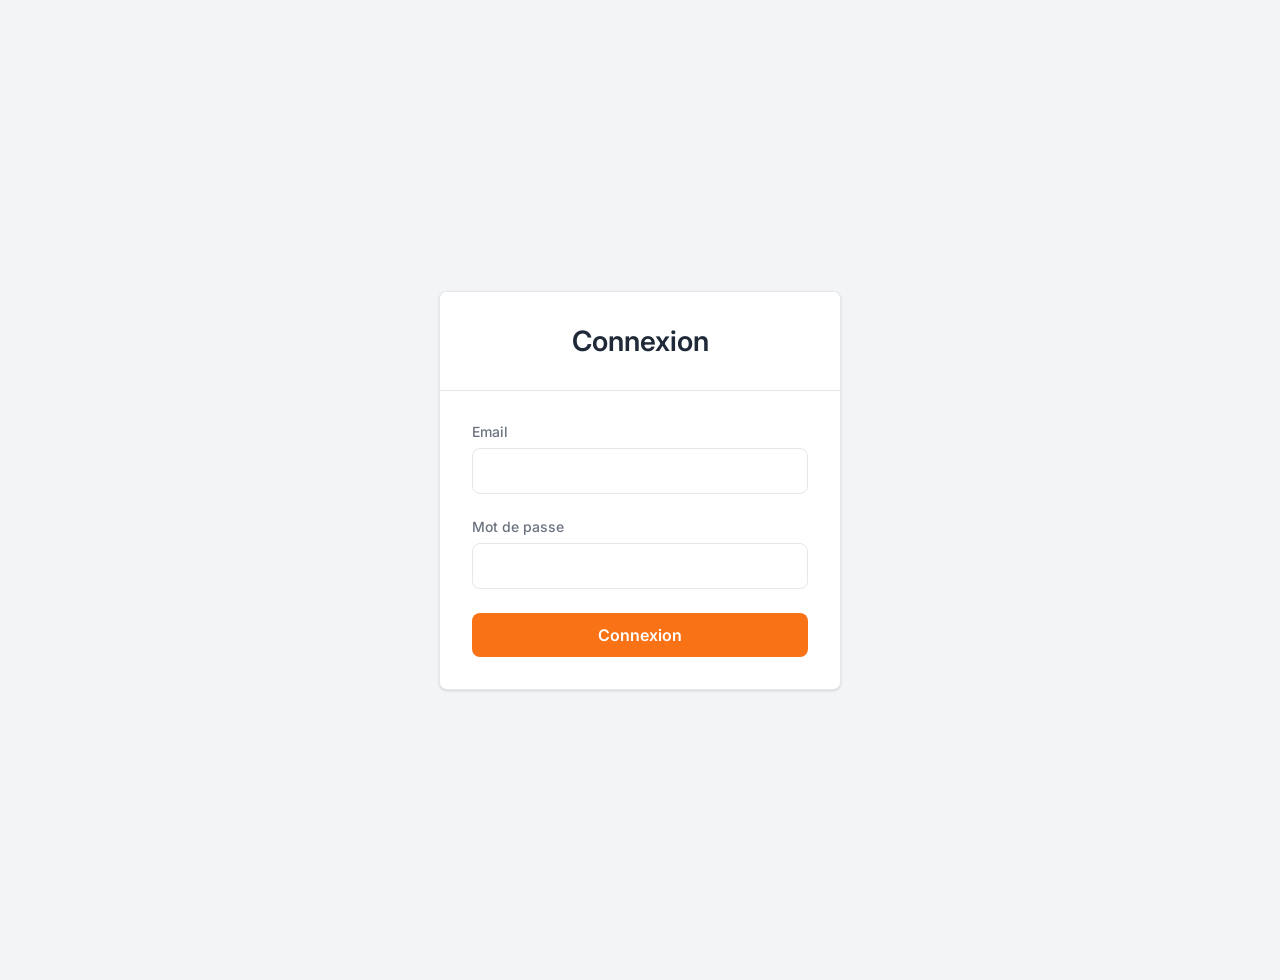
==== gestion.html @ 675bca29 "gestion" ====
<!DOCTYPE html>
<html lang="fr">
<head>
    <meta charset="UTF-8">
    <meta name="viewport" content="width=device-width, initial-scale=1.0">
    <title>Gestion Vendeurs & Produits</title>
    <link rel="preconnect" href="https://fonts.googleapis.com">
    <link rel="preconnect" href="https://fonts.gstatic.com" crossorigin>
    <link href="https://fonts.googleapis.com/css2?family=Inter:wght@400;500;600;700&display=swap" rel="stylesheet">
    <style>
        :root {
            --primary-color: #F97316; /* Orange-500 */
            --primary-hover-color: #EA580C; /* Orange-600 */
            --secondary-color: #F3F4F6; /* Gray-100 */
            --surface-color: #FFFFFF;
            --text-color-primary: #1F2937; /* Gray-800 */
            --text-color-secondary: #6B7280; /* Gray-500 */
            --border-color: #E5E7EB; /* Gray-200 */
            --font-family: 'Inter', -apple-system, BlinkMacSystemFont, "Segoe UI", Roboto, Helvetica, Arial, sans-serif;
            --border-radius: 8px;
            --box-shadow: 0 1px 3px 0 rgba(0, 0, 0, 0.1), 0 1px 2px -1px rgba(0, 0, 0, 0.1);
        }
        body {
            font-family: var(--font-family);
            background-color: var(--secondary-color);
            color: var(--text-color-primary);
            margin: 0;
            padding: 2.5rem;
            display: flex;
            justify-content: center;
            align-items: flex-start;
            min-height: 100vh;
        }
        .container {
            width: 100%;
            max-width: 1200px;
            background: var(--surface-color);
            border-radius: var(--border-radius);
            box-shadow: var(--box-shadow);
            overflow: hidden;
            border: 1px solid var(--border-color);
        }
        header, .form-section, .display-section {
            padding: 2rem;
        }
        header {
            background: var(--surface-color);
            color: var(--text-color-primary);
            text-align: center;
            border-bottom: 1px solid var(--border-color);
        }
        h1 {
            margin: 0;
            font-weight: 600;
            font-size: 1.75rem;
        }
        h2 {
            margin: 0 0 1.5rem 0;
            font-weight: 600;
            font-size: 1.25rem;
            border-bottom: none;
            padding-bottom: 0;
        }
        .form-grid {
            display: grid;
            grid-template-columns: repeat(auto-fit, minmax(250px, 1fr));
            gap: 1.5rem;
        }
        .form-group {
            display: flex;
            flex-direction: column;
        }
        label {
            margin-bottom: 0.5rem;
            font-weight: 500;
            font-size: 0.875rem;
            color: var(--text-color-secondary);
        }
        input, select, button, textarea {
            padding: 0.75rem 1rem;
            border-radius: var(--border-radius);
            border: 1px solid var(--border-color);
            font-size: 1rem;
            font-family: var(--font-family);
            transition: border-color 0.2s, box-shadow 0.2s;
        }
        input:focus, select:focus, textarea:focus {
            outline: none;
            border-color: var(--primary-color);
            box-shadow: 0 0 0 3px rgba(249, 115, 22, 0.3);
        }
        input[type="file"] {
            padding: 0.6rem 1rem;
        }
        button {
            background-color: var(--primary-color);
            color: white;
            border: none;
            cursor: pointer;
            transition: background-color 0.2s;
            font-weight: 600;
        }
        button:hover {
            background-color: var(--primary-hover-color);
        }
        #btn-export {
            background-color: #10B981; /* Emerald-500 */
        }
        #btn-export:hover {
            background-color: #059669; /* Emerald-600 */
        }
        .controls {
            display: flex;
            flex-wrap: wrap;
            gap: 1.5rem;
            margin-bottom: 1.5rem;
            align-items: flex-end;
        }
        .controls .form-group {
            flex-grow: 1;
        }
        .table-wrapper {
            overflow-x: auto;
            border: 1px solid var(--border-color);
            border-radius: var(--border-radius);
        }
        table {
            width: 100%;
            border-collapse: collapse;
        }
        th, td {
            padding: 0.85rem 1rem;
            text-align: left;
            border-bottom: 1px solid var(--border-color);
            vertical-align: middle;
        }
        th {
            background-color: #F9FAFB; /* Gray-50 */
            font-weight: 600;
            font-size: 0.75rem;
            text-transform: uppercase;
            letter-spacing: 0.05em;
            color: var(--text-color-secondary);
        }
        tr:last-child td {
            border-bottom: none;
        }
        tr:hover {
            background-color: #F9FAFB;
        }
        td {
            font-size: 0.875rem;
        }
        td a {
            color: var(--primary-color);
            text-decoration: none;
            font-weight: 500;
        }
        td a:hover {
            text-decoration: underline;
        }
        .loader {
            display: none;
            position: fixed;
            top: 0;
            left: 0;
            width: 100%;
            height: 100%;
            background: rgba(255, 255, 255, 0.8);
            z-index: 9999;
            justify-content: center;
            align-items: center;
        }
        .loader.active {
            display: flex;
        }
        .loader-spinner {
            border: 5px solid #f3f3f3;
            border-top: 5px solid var(--primary-color);
            border-radius: 50%;
            width: 50px;
            height: 50px;
            animation: spin 1s linear infinite;
        }
        @keyframes spin {
            0% { transform: rotate(0deg); }
            100% { transform: rotate(360deg); }
        }
        .hidden { display: none; }
    </style>
</head>
<body>

    <div id="main-container" class="container">
        <header>
            <h1>Gestion des Vendeurs et Produits</h1>
        </header>

        <section class="form-section">
            <h2>Ajouter un Produit</h2>
            <form id="productForm">
                <div class="form-grid">
                    <div class="form-group">
                        <label for="vendorSelect">Vendeur</label>
                        <select id="vendorSelect" name="vendeurId" required></select>
                    </div>
                     <div class="form-group hidden" id="newVendorFields">
                        <label for="NomVendeur">Nom du nouveau vendeur</label>
                        <input type="text" id="NomVendeur" name="NomVendeur">
                        <label for="PaysAfricain" style="margin-top:10px;">Pays</label>
                        <select id="PaysAfricain" name="PaysAfricain"></select>
                         <label for="WooCommerceInfo" style="margin-top:10px;">Infos WooCommerce</label>
                        <input type="text" id="WooCommerceInfo" name="WooCommerceInfo" placeholder="Ex: Clé API, boutique ID...">
                    </div>
                </div>
                <div class="form-grid">
                    <div class="form-group">
                        <label for="NomProduit">Nom du Produit</label>
                        <input type="text" id="NomProduit" name="nomProduit" required>
                    </div>
                    <div class="form-group">
                        <label for="SKU">SKU</label>
                        <input type="text" id="SKU" name="sku" required>
                    </div>
                    <div class="form-group">
                        <label for="Type">Type de Produit</label>
                        <select id="Type" name="type" required>
                            <option value="simple">Simple</option>
                            <option value="variable">Variable</option>
                        </select>
                    </div>
                    <div class="form-group">
                        <label for="Categories">Catégories</label>
                        <input type="text" id="Categories" name="categories" placeholder="Ex: T-shirt, Homme">
                    </div>
                    <div class="form-group">
                        <label for="Image">Image du produit</label>
                        <input type="file" id="Image" name="Image">
                    </div>
                </div>

                <div id="variable-fields" class="hidden form-grid">
                    <div class="form-group">
                        <label for="Attributs">Attributs (format JSON)</label>
                        <textarea id="Attributs" name="attributs" rows="4" placeholder='[{"nom":"Couleur", "valeurs":"Bleu, Vert"},{"nom":"Taille", "valeurs":"S, M"}]'></textarea>
                    </div>
                    <div class="form-group">
                        <label for="Variations">Variations (format JSON)</label>
                        <textarea id="Variations" name="variations" rows="4" placeholder='[{"combinaison":{"Couleur":"Bleu","Taille":"S"}, "prix": 20, "sku_variation":"SKU-BL-S"}]'></textarea>
                    </div>
                </div>

                <br>
                <button type="submit">Ajouter le Produit</button>
            </form>
        </section>

        <section class="display-section">
            <h2>Liste des Produits</h2>
            <div class="controls">
                <div class="form-group">
                    <label for="vendorFilter">Filtrer par vendeur</label>
                    <select id="vendorFilter">
                        <option value="all">Tous les vendeurs</option>
                    </select>
                </div>
                <button id="btn-export">Exporter en CSV (sélection)</button>
            </div>
            <div class="table-wrapper">
                <table id="productTable">
                    <thead>
                        <tr>
                            <th><input type="checkbox" id="selectAllCheckbox"></th>
                            <th>ID Produit</th>
                            <th>Nom Produit</th>
                            <th>SKU</th>
                            <th>Vendeur</th>
                            <th>Pays</th>
                            <th>Statut Récupération</th>
                            <th>Image</th>
                        </tr>
                    </thead>
                    <tbody>
                        <!-- Les lignes de produits seront insérées ici par JavaScript -->
                    </tbody>
                </table>
            </div>
        </section>
    </div>

    <div class="loader" id="loader">
        <div class="loader-spinner"></div>
    </div>

    <script>
        const SCRIPT_URL = "https://script.google.com/macros/s/AKfycbz_2DvE-Cu3_WIQRC5LCu7SQ06jKstggFhnJE9f9JXQp-IFyrFlkaioGs0h6Kc0KH0KDQ/exec";
        const LOADER = document.getElementById('loader');

        const appState = {
            token: null,
            user: null,
            products: [],
            vendors: []
        };

        const africanCountries = ["Algérie", "Angola", "Bénin", "Botswana", "Burkina Faso", "Burundi", "Cabo Verde", "Cameroun", "République centrafricaine", "Tchad", "Comores", "Congo (Congo-Brazzaville)", "Côte d'Ivoire", "Djibouti", "Égypte", "Guinée équatoriale", "Érythrée", "Eswatini", "Éthiopie", "Gabon", "Gambie", "Ghana", "Guinée", "Guinée-Bissau", "Kenya", "Lesotho", "Liberia", "Libye", "Madagascar", "Malawi", "Mali", "Mauritanie", "Maurice", "Maroc", "Mozambique", "Namibie", "Niger", "Nigeria", "République Démocratique du Congo", "Rwanda", "Sao Tomé-et-Principe", "Sénégal", "Seychelles", "Sierra Leone", "Somalie", "Afrique du Sud", "Soudan du Sud", "Soudan", "Tanzanie", "Togo", "Tunisie", "Ouganda", "Zambie", "Zimbabwe"];

        document.addEventListener('DOMContentLoaded', () => {
            appState.token = sessionStorage.getItem('authToken');
            const userJson = sessionStorage.getItem('authUser');

            if (!appState.token || !userJson) {
                alert("Accès non autorisé. Veuillez vous connecter.");
                window.location.href = 'index.html';
                return;
            }

            try {
                appState.user = JSON.parse(userJson);
                initializeApp();
            } catch (e) {
                alert("Erreur de session. Veuillez vous reconnecter.");
                sessionStorage.clear();
                window.location.href = 'index.html';
            }
        });

        async function postToApi(action, payload) {
            showLoader(true);
            try {
                const request = { action, payload, token: appState.token };
                const response = await fetch(SCRIPT_URL, {
                    method: 'POST',
                    body: JSON.stringify(request),
                    mode: 'cors'
                });

                if (!response.ok) {
                    throw new Error(`Erreur réseau: ${response.statusText}`);
                }
                
                const resultText = await response.text();
                let result;
                try {
                    result = JSON.parse(resultText);
                } catch (e) {
                    console.error("Invalid JSON response:", resultText);
                    throw new Error("Le serveur a renvoyé une réponse inattendue.");
                }

                if (result.status === 'error') {
                    throw new Error(result.message);
                }
                return result;

            } finally {
                showLoader(false);
            }
        }

        function initializeApp() {
            populateCountries();
            loadDashboardData();
            
            document.getElementById('productForm').addEventListener('submit', handleFormSubmit);
            document.getElementById('vendorFilter').addEventListener('change', () => renderProducts(appState.products));
            document.getElementById('vendorSelect').addEventListener('change', handleVendorSelectChange);
            document.getElementById('selectAllCheckbox').addEventListener('change', handleSelectAll);
            document.getElementById('Type').addEventListener('change', (e) => {
                document.getElementById('variable-fields').classList.toggle('hidden', e.target.value !== 'variable');
            });
            
            // Masquer les éléments non pertinents pour le rôle
            if (appState.user.role === 'Représentant') {
                 document.getElementById('vendorSelect').parentElement.classList.add('hidden');
            }
        }

        function populateCountries() {
            const select = document.getElementById('PaysAfricain');
            if(select.options.length > 1) return;
            africanCountries.forEach(country => {
                const option = document.createElement('option');
                option.value = country;
                option.textContent = country;
                select.appendChild(option);
            });
        }
        
        async function loadDashboardData() {
            try {
                const data = await postToApi('getDashboardData', {});
                appState.vendors = data.vendors;
                appState.products = data.products;
                
                populateVendorSelects(data.vendors);
                renderProducts(data.products);
            } catch (error) {
                console.error("Erreur lors du chargement des données:", error);
                alert(`Erreur: ${error.message}`);
            }
        }
        
        function populateVendorSelects(vendors) {
            const vendorSelect = document.getElementById('vendorSelect');
            const vendorFilter = document.getElementById('vendorFilter');

            vendorSelect.innerHTML = '';
            vendorFilter.innerHTML = '<option value="all">Tous les vendeurs</option>';
            
            vendors.forEach(vendor => {
                const option = document.createElement('option');
                option.value = vendor.VendeurID;
                option.textContent = `${vendor.NomVendeur} (${vendor.Pays})`;
                vendorSelect.appendChild(option.cloneNode(true));
                vendorFilter.appendChild(option);
            });
            
            /* NOTE: La création d'un nouveau vendeur directement depuis ce formulaire a été désactivée
             * car l'API `addProduct` ne le supporte pas. Pour l'implémenter, il faudrait une logique
             * dédiée (par ex. une modale) qui utilise l'action `registerRepresentative` du backend.
             if (appState.user.role !== 'Représentant') {
                const addOption = document.createElement('option');
                addOption.value = "new";
                addOption.textContent = "Ajouter un nouveau vendeur...";
                vendorSelect.appendChild(addOption);
             }
            */
        }

        function renderProducts(allProducts) {
            const vendorId = document.getElementById('vendorFilter').value;
            const filteredProducts = (vendorId === 'all') 
                ? allProducts 
                : allProducts.filter(p => p.VendeurID === vendorId);

            const tbody = document.getElementById('productTable').querySelector('tbody');
            tbody.innerHTML = '';

            if (filteredProducts.length === 0) {
                tbody.innerHTML = '<tr><td colspan="8" style="text-align:center;">Aucun produit à afficher.</td></tr>';
                return;
            }
            
            const vendorsMap = new Map(appState.vendors.map(v => [v.VendeurID, v]));

            filteredProducts.forEach(p => {
                const vendor = vendorsMap.get(p.VendeurID) || {};
                const tr = document.createElement('tr');
                tr.innerHTML = `
                    <td><input type="checkbox" class="product-checkbox" value="${p.ProduitID}"></td>
                    <td>${p.ProduitID}</td>
                    <td>${p.NomProduit}</td>
                    <td>${p.SKU}</td>
                    <td>${vendor.NomVendeur || 'N/A'}</td>
                    <td>${vendor.Pays || 'N/A'}</td>
                    <td>${p.StatutRécupération}</td>
                    <td>${p.ImageURL ? `<a href="${p.ImageURL}" target="_blank">Voir</a>` : 'N/A'}</td>
                `;
                tbody.appendChild(tr);
            });
        }
        
        function handleVendorSelectChange() {
            const select = document.getElementById('vendorSelect');
            const newVendorFields = document.getElementById('newVendorFields');
            const isNew = select.value === 'new';
            newVendorFields.classList.toggle('hidden', !isNew);
            document.getElementById('NomVendeur').required = isNew;
            document.getElementById('PaysAfricain').required = isNew;
        }

        async function handleFormSubmit(e) {
            e.preventDefault();
            const form = e.target;
            const formData = new FormData(form);
            const fileInput = document.getElementById('Image');
            
            let payload = Object.fromEntries(formData.entries());

            if (appState.user.role === 'Représentant') {
                payload.vendeurId = appState.user.vendeurId;
            }

            if (payload.type === 'variable') {
                try {
                    if (payload.attributs) payload.attributs = JSON.parse(payload.attributs);
                    if (payload.variations) payload.variations = JSON.parse(payload.variations);
                } catch(err) {
                    alert('Le format JSON pour les attributs ou variations est invalide.');
                    console.error("JSON Parse Error:", err);
                    return; // Stop submission
                }
            }
            
            try {
                if (fileInput.files.length > 0) {
                    const file = fileInput.files[0];
                    const reader = new FileReader();
                    payload.imageFile = await new Promise((resolve, reject) => {
                        reader.onload = () => {
                            const parts = reader.result.split(',');
                            resolve({ base64: parts[1], type: file.type, name: file.name });
                        };
                        reader.onerror = error => reject(error);
                        reader.readAsDataURL(file);
                    });
                }
                
                await postToApi('addProduct', payload);
                
                alert("Produit ajouté avec succès ! La liste va se rafraîchir.");
                form.reset();
                handleVendorSelectChange();
                loadDashboardData();

            } catch (error) {
                console.error("Erreur lors de l'ajout du produit:", error);
                alert(`Une erreur est survenue: ${error.message}`);
            }
        }
        
        function handleSelectAll(e) {
            const checkboxes = document.querySelectorAll('.product-checkbox');
            checkboxes.forEach(checkbox => checkbox.checked = e.target.checked);
        }

        function showLoader(show) {
            LOADER.classList.toggle('active', show);
        }

        document.getElementById('btn-export').classList.add('hidden');

    </script>
</body>
</html>
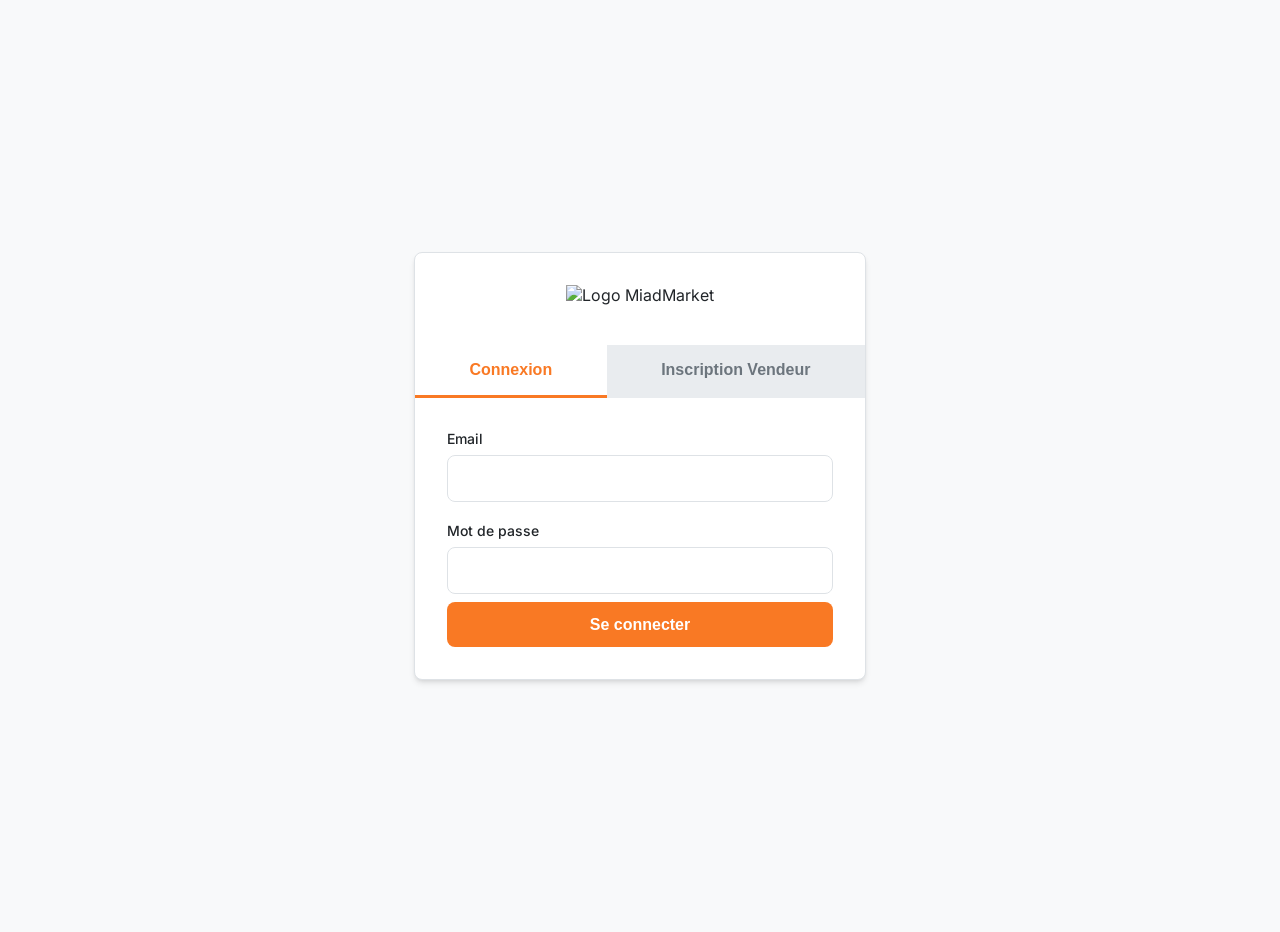
==== commit ea637b4e: "gestion" ====
--- a/gestion.html
+++ b/gestion.html
@@ -3,73 +3,122 @@
 <head>
     <meta charset="UTF-8">
     <meta name="viewport" content="width=device-width, initial-scale=1.0">
-    <title>Gestion Vendeurs & Produits</title>
+    <title>Tableau de Bord - MiadMarket</title>
     <link rel="preconnect" href="https://fonts.googleapis.com">
     <link rel="preconnect" href="https://fonts.gstatic.com" crossorigin>
     <link href="https://fonts.googleapis.com/css2?family=Inter:wght@400;500;600;700&display=swap" rel="stylesheet">
     <style>
         :root {
-            --primary-color: #F97316; /* Orange-500 */
-            --primary-hover-color: #EA580C; /* Orange-600 */
-            --secondary-color: #F3F4F6; /* Gray-100 */
+            --primary-color: #F97924; /* Couleur principale de MiadMarket */
+            --primary-hover-color: #E86A14;
             --surface-color: #FFFFFF;
-            --text-color-primary: #1F2937; /* Gray-800 */
-            --text-color-secondary: #6B7280; /* Gray-500 */
-            --border-color: #E5E7EB; /* Gray-200 */
-            --font-family: 'Inter', -apple-system, BlinkMacSystemFont, "Segoe UI", Roboto, Helvetica, Arial, sans-serif;
+            --background-color: #F8F9FA;
+            --text-color-primary: #212529;
+            --text-color-secondary: #6C757D;
+            --border-color: #DEE2E6;
+            --font-family: 'Inter', sans-serif;
             --border-radius: 8px;
-            --box-shadow: 0 1px 3px 0 rgba(0, 0, 0, 0.1), 0 1px 2px -1px rgba(0, 0, 0, 0.1);
+            --box-shadow: 0 4px 6px -1px rgba(0, 0, 0, 0.1), 0 2px 4px -2px rgba(0, 0, 0, 0.1);
         }
         body {
             font-family: var(--font-family);
-            background-color: var(--secondary-color);
+            background-color: var(--background-color);
             color: var(--text-color-primary);
             margin: 0;
-            padding: 2.5rem;
             display: flex;
             justify-content: center;
-            align-items: flex-start;
             min-height: 100vh;
         }
-        .container {
+        .main-container {
             width: 100%;
-            max-width: 1200px;
-            background: var(--surface-color);
+            max-width: 1400px;
+            margin: 1.5rem;
+        }
+        header {
+            display: flex;
+            justify-content: space-between;
+            align-items: center;
+            padding: 1rem 1.5rem;
+            background-color: var(--surface-color);
+            border: 1px solid var(--border-color);
             border-radius: var(--border-radius);
             box-shadow: var(--box-shadow);
-            overflow: hidden;
+            margin-bottom: 1.5rem;
+        }
+        header .logo-container {
+            display: flex;
+            align-items: center;
+            gap: 1rem;
+        }
+        header img {
+            height: 40px;
+        }
+        header h1 {
+            font-size: 1.25rem;
+            font-weight: 600;
+            margin: 0;
+            color: var(--text-color-primary);
+        }
+        #user-info {
+            font-weight: 500;
+        }
+        #logout-btn {
+            background: none;
+            border: none;
+            color: var(--primary-color);
+            font-weight: 600;
+            cursor: pointer;
+            font-size: 0.9rem;
+        }
+        #logout-btn:hover {
+            text-decoration: underline;
+        }
+        .tabs {
+            display: flex;
+            gap: 0.5rem;
+            margin-bottom: 1.5rem;
+        }
+        .tab-btn {
+            padding: 0.75rem 1.5rem;
             border: 1px solid var(--border-color);
-        }
-        header, .form-section, .display-section {
+            border-bottom: none;
+            border-radius: var(--border-radius) var(--border-radius) 0 0;
+            background-color: #E9ECEF;
+            cursor: pointer;
+            font-weight: 600;
+            color: var(--text-color-secondary);
+            transition: all 0.2s ease-in-out;
+        }
+        .tab-btn.active {
+            background-color: var(--surface-color);
+            color: var(--primary-color);
+            border-color: var(--border-color);
+            border-bottom: 1px solid var(--surface-color);
+            transform: translateY(1px);
+        }
+        .tab-content {
+            display: none;
+            background: var(--surface-color);
             padding: 2rem;
-        }
-        header {
-            background: var(--surface-color);
-            color: var(--text-color-primary);
-            text-align: center;
-            border-bottom: 1px solid var(--border-color);
-        }
-        h1 {
-            margin: 0;
-            font-weight: 600;
-            font-size: 1.75rem;
+            border: 1px solid var(--border-color);
+            border-radius: var(--border-radius);
+            box-shadow: var(--box-shadow);
+        }
+        .tab-content.active {
+            display: block;
         }
         h2 {
             margin: 0 0 1.5rem 0;
             font-weight: 600;
-            font-size: 1.25rem;
-            border-bottom: none;
-            padding-bottom: 0;
+            font-size: 1.5rem;
         }
         .form-grid {
             display: grid;
             grid-template-columns: repeat(auto-fit, minmax(250px, 1fr));
             gap: 1.5rem;
-        }
-        .form-group {
-            display: flex;
-            flex-direction: column;
-        }
+            margin-bottom: 1.5rem;
+        }
+        .form-group { display: flex; flex-direction: column; }
         label {
             margin-bottom: 0.5rem;
             font-weight: 500;
@@ -87,93 +136,54 @@
         input:focus, select:focus, textarea:focus {
             outline: none;
             border-color: var(--primary-color);
-            box-shadow: 0 0 0 3px rgba(249, 115, 22, 0.3);
-        }
-        input[type="file"] {
-            padding: 0.6rem 1rem;
-        }
-        button {
+            box-shadow: 0 0 0 3px rgba(249, 121, 36, 0.25);
+        }
+        button[type="submit"] {
             background-color: var(--primary-color);
             color: white;
             border: none;
             cursor: pointer;
-            transition: background-color 0.2s;
             font-weight: 600;
-        }
-        button:hover {
-            background-color: var(--primary-hover-color);
-        }
-        #btn-export {
-            background-color: #10B981; /* Emerald-500 */
-        }
-        #btn-export:hover {
-            background-color: #059669; /* Emerald-600 */
-        }
-        .controls {
-            display: flex;
-            flex-wrap: wrap;
-            gap: 1.5rem;
-            margin-bottom: 1.5rem;
-            align-items: flex-end;
-        }
-        .controls .form-group {
-            flex-grow: 1;
-        }
-        .table-wrapper {
-            overflow-x: auto;
-            border: 1px solid var(--border-color);
-            border-radius: var(--border-radius);
-        }
+            padding: 0.85rem 1.5rem;
+            width: fit-content;
+        }
+        button[type="submit"]:hover { background-color: var(--primary-hover-color); }
+        .table-wrapper { overflow-x: auto; }
         table {
             width: 100%;
             border-collapse: collapse;
+            margin-top: 1.5rem;
         }
         th, td {
             padding: 0.85rem 1rem;
             text-align: left;
             border-bottom: 1px solid var(--border-color);
             vertical-align: middle;
+            font-size: 0.9rem;
         }
         th {
-            background-color: #F9FAFB; /* Gray-50 */
+            background-color: #F8F9FA;
             font-weight: 600;
+            color: var(--text-color-secondary);
+            text-transform: uppercase;
             font-size: 0.75rem;
-            text-transform: uppercase;
-            letter-spacing: 0.05em;
-            color: var(--text-color-secondary);
-        }
-        tr:last-child td {
-            border-bottom: none;
-        }
-        tr:hover {
-            background-color: #F9FAFB;
-        }
-        td {
-            font-size: 0.875rem;
-        }
-        td a {
-            color: var(--primary-color);
-            text-decoration: none;
-            font-weight: 500;
-        }
-        td a:hover {
-            text-decoration: underline;
-        }
+        }
+        td img {
+            height: 40px;
+            width: 40px;
+            object-fit: cover;
+            border-radius: 4px;
+        }
+        td a { color: var(--primary-color); text-decoration: none; font-weight: 500; }
+        td a:hover { text-decoration: underline; }
         .loader {
             display: none;
-            position: fixed;
-            top: 0;
-            left: 0;
-            width: 100%;
-            height: 100%;
+            position: fixed; top: 0; left: 0; width: 100%; height: 100%;
             background: rgba(255, 255, 255, 0.8);
             z-index: 9999;
-            justify-content: center;
-            align-items: center;
-        }
-        .loader.active {
-            display: flex;
-        }
+            justify-content: center; align-items: center;
+        }
+        .loader.active { display: flex; }
         .loader-spinner {
             border: 5px solid #f3f3f3;
             border-top: 5px solid var(--primary-color);
@@ -186,114 +196,132 @@
             0% { transform: rotate(0deg); }
             100% { transform: rotate(360deg); }
         }
-        .hidden { display: none; }
+        .hidden { display: none !important; }
+        @media (max-width: 768px) {
+            body { padding: 0; }
+            .main-container { margin: 0; }
+            header { flex-direction: column; gap: 1rem; border-radius: 0; }
+            .tabs { padding: 0 1rem; }
+            .tab-content { padding: 1.5rem; border-radius: 0; border-left:0; border-right:0; }
+        }
     </style>
 </head>
 <body>
 
-    <div id="main-container" class="container">
+    <div id="main-container" class="main-container">
         <header>
-            <h1>Gestion des Vendeurs et Produits</h1>
+            <div class="logo-container">
+                <img src="https://miadmarket.com/wp-content/uploads/2023/10/logo-miad-market.png" alt="Logo MiadMarket">
+                <h1>Tableau de Bord</h1>
+            </div>
+            <div>
+                <span id="user-info"></span>
+                <button id="logout-btn">Déconnexion</button>
+            </div>
         </header>
 
-        <section class="form-section">
-            <h2>Ajouter un Produit</h2>
-            <form id="productForm">
-                <div class="form-grid">
-                    <div class="form-group">
-                        <label for="vendorSelect">Vendeur</label>
-                        <select id="vendorSelect" name="vendeurId" required></select>
+        <!-- Onglets de navigation -->
+        <div class="tabs">
+            <button class="tab-btn active" data-tab="products">Produits</button>
+            <button class="tab-btn" data-tab="vendors" id="vendors-tab">Vendeurs</button>
+        </div>
+
+        <!-- Contenu des onglets -->
+        <div id="products-content" class="tab-content active">
+            <section id="form-section">
+                <h2>Ajouter un Produit</h2>
+                <form id="productForm">
+                     <div class="form-grid">
+                        <div class="form-group" id="vendor-select-group">
+                            <label for="vendorSelect">Vendeur</label>
+                            <select id="vendorSelect" name="vendeurId" required></select>
+                        </div>
+                        <div class="form-group">
+                            <label for="NomProduit">Nom du Produit</label>
+                            <input type="text" id="NomProduit" name="nomProduit" required>
+                        </div>
+                        <div class="form-group">
+                            <label for="SKU">SKU</label>
+                            <input type="text" id="SKU" name="sku">
+                        </div>
+                        <div class="form-group">
+                            <label for="Type">Type de Produit</label>
+                            <select id="Type" name="type" required>
+                                <option value="simple">Simple</option>
+                                <option value="variable">Variable</option>
+                            </select>
+                        </div>
+                        <div class="form-group">
+                            <label for="Categories">Catégories (séparées par des virgules)</label>
+                            <input type="text" id="Categories" name="categories" placeholder="Ex: T-shirt, Homme">
+                        </div>
+                        <div class="form-group">
+                            <label for="Image">Image du produit</label>
+                            <input type="file" id="Image" name="Image">
+                        </div>
                     </div>
-                     <div class="form-group hidden" id="newVendorFields">
-                        <label for="NomVendeur">Nom du nouveau vendeur</label>
-                        <input type="text" id="NomVendeur" name="NomVendeur">
-                        <label for="PaysAfricain" style="margin-top:10px;">Pays</label>
-                        <select id="PaysAfricain" name="PaysAfricain"></select>
-                         <label for="WooCommerceInfo" style="margin-top:10px;">Infos WooCommerce</label>
-                        <input type="text" id="WooCommerceInfo" name="WooCommerceInfo" placeholder="Ex: Clé API, boutique ID...">
+
+                    <div id="variable-fields" class="hidden form-grid" style="margin-top: 1.5rem;">
+                        <div class="form-group">
+                            <label for="Attributs">Attributs (format JSON)</label>
+                            <textarea id="Attributs" name="attributs" rows="4" placeholder='[{"nom":"Couleur", "valeurs":"Bleu, Vert"},{"nom":"Taille", "valeurs":"S, M"}]'></textarea>
+                        </div>
+                        <div class="form-group">
+                            <label for="Variations">Variations (format JSON)</label>
+                            <textarea id="Variations" name="variations" rows="4" placeholder='[{"combinaison":{"Couleur":"Bleu","Taille":"S"}, "prix": 20, "sku_variation":"SKU-BL-S"}]'></textarea>
+                        </div>
                     </div>
+                    <br>
+                    <button type="submit">Ajouter le Produit</button>
+                </form>
+            </section>
+            
+            <hr style="border: none; border-top: 1px solid var(--border-color); margin: 2.5rem 0;">
+
+            <section class="display-section">
+                <h2 id="product-list-title">Liste des Produits</h2>
+                 <div class="table-wrapper">
+                    <table id="productTable">
+                        <thead>
+                            <tr>
+                                <th>Image</th>
+                                <th>Nom Produit</th>
+                                <th>SKU</th>
+                                <th class="admin-only">Vendeur</th>
+                                <th>Type</th>
+                                <th>Catégories</th>
+                                <th>Statut</th>
+                            </tr>
+                        </thead>
+                        <tbody></tbody>
+                    </table>
                 </div>
-                <div class="form-grid">
-                    <div class="form-group">
-                        <label for="NomProduit">Nom du Produit</label>
-                        <input type="text" id="NomProduit" name="nomProduit" required>
-                    </div>
-                    <div class="form-group">
-                        <label for="SKU">SKU</label>
-                        <input type="text" id="SKU" name="sku" required>
-                    </div>
-                    <div class="form-group">
-                        <label for="Type">Type de Produit</label>
-                        <select id="Type" name="type" required>
-                            <option value="simple">Simple</option>
-                            <option value="variable">Variable</option>
-                        </select>
-                    </div>
-                    <div class="form-group">
-                        <label for="Categories">Catégories</label>
-                        <input type="text" id="Categories" name="categories" placeholder="Ex: T-shirt, Homme">
-                    </div>
-                    <div class="form-group">
-                        <label for="Image">Image du produit</label>
-                        <input type="file" id="Image" name="Image">
-                    </div>
-                </div>
-
-                <div id="variable-fields" class="hidden form-grid">
-                    <div class="form-group">
-                        <label for="Attributs">Attributs (format JSON)</label>
-                        <textarea id="Attributs" name="attributs" rows="4" placeholder='[{"nom":"Couleur", "valeurs":"Bleu, Vert"},{"nom":"Taille", "valeurs":"S, M"}]'></textarea>
-                    </div>
-                    <div class="form-group">
-                        <label for="Variations">Variations (format JSON)</label>
-                        <textarea id="Variations" name="variations" rows="4" placeholder='[{"combinaison":{"Couleur":"Bleu","Taille":"S"}, "prix": 20, "sku_variation":"SKU-BL-S"}]'></textarea>
-                    </div>
-                </div>
-
-                <br>
-                <button type="submit">Ajouter le Produit</button>
-            </form>
-        </section>
-
-        <section class="display-section">
-            <h2>Liste des Produits</h2>
-            <div class="controls">
-                <div class="form-group">
-                    <label for="vendorFilter">Filtrer par vendeur</label>
-                    <select id="vendorFilter">
-                        <option value="all">Tous les vendeurs</option>
-                    </select>
-                </div>
-                <button id="btn-export">Exporter en CSV (sélection)</button>
-            </div>
+            </section>
+        </div>
+
+        <div id="vendors-content" class="tab-content">
+            <h2>Liste des Vendeurs</h2>
             <div class="table-wrapper">
-                <table id="productTable">
+                <table id="vendorTable">
                     <thead>
                         <tr>
-                            <th><input type="checkbox" id="selectAllCheckbox"></th>
-                            <th>ID Produit</th>
-                            <th>Nom Produit</th>
-                            <th>SKU</th>
-                            <th>Vendeur</th>
+                            <th>Nom Vendeur</th>
                             <th>Pays</th>
-                            <th>Statut Récupération</th>
-                            <th>Image</th>
+                            <th>Créé Par</th>
+                            <th>ID Vendeur</th>
                         </tr>
                     </thead>
-                    <tbody>
-                        <!-- Les lignes de produits seront insérées ici par JavaScript -->
-                    </tbody>
+                    <tbody></tbody>
                 </table>
             </div>
-        </section>
+        </div>
     </div>
 
-    <div class="loader" id="loader">
-        <div class="loader-spinner"></div>
-    </div>
+    <div class="loader" id="loader"><div class="loader-spinner"></div></div>
 
     <script>
-        const SCRIPT_URL = "https://script.google.com/macros/s/AKfycbz_2DvE-Cu3_WIQRC5LCu7SQ06jKstggFhnJE9f9JXQp-IFyrFlkaioGs0h6Kc0KH0KDQ/exec";
+        // URL du script Google Apps. À remplacer par la vôtre.
+        const SCRIPT_URL = "https://script.google.com/macros/s/AKfycbwm_aWLawG7Esve9lFaQb9TdI_Z6x2mjvTq3S7tIfZw4qoGG-sEAgQGHqBhTDVKkXM6EQ/exec";
         const LOADER = document.getElementById('loader');
 
         const appState = {
@@ -302,174 +330,182 @@
             products: [],
             vendors: []
         };
-
-        const africanCountries = ["Algérie", "Angola", "Bénin", "Botswana", "Burkina Faso", "Burundi", "Cabo Verde", "Cameroun", "République centrafricaine", "Tchad", "Comores", "Congo (Congo-Brazzaville)", "Côte d'Ivoire", "Djibouti", "Égypte", "Guinée équatoriale", "Érythrée", "Eswatini", "Éthiopie", "Gabon", "Gambie", "Ghana", "Guinée", "Guinée-Bissau", "Kenya", "Lesotho", "Liberia", "Libye", "Madagascar", "Malawi", "Mali", "Mauritanie", "Maurice", "Maroc", "Mozambique", "Namibie", "Niger", "Nigeria", "République Démocratique du Congo", "Rwanda", "Sao Tomé-et-Principe", "Sénégal", "Seychelles", "Sierra Leone", "Somalie", "Afrique du Sud", "Soudan du Sud", "Soudan", "Tanzanie", "Togo", "Tunisie", "Ouganda", "Zambie", "Zimbabwe"];
-
+        
+        // --- INITIALISATION ---
         document.addEventListener('DOMContentLoaded', () => {
             appState.token = sessionStorage.getItem('authToken');
             const userJson = sessionStorage.getItem('authUser');
 
             if (!appState.token || !userJson) {
                 alert("Accès non autorisé. Veuillez vous connecter.");
-                window.location.href = 'index.html';
+                window.location.href = 'index.html'; // Rediriger vers la page de connexion
                 return;
             }
 
             try {
                 appState.user = JSON.parse(userJson);
-                initializeApp();
+                initializeAppUI();
             } catch (e) {
-                alert("Erreur de session. Veuillez vous reconnecter.");
+                handleAuthError("Erreur de session. Veuillez vous reconnecter.");
+            }
+        });
+
+        function initializeAppUI() {
+            // Afficher les infos utilisateur et configurer la déconnexion
+            document.getElementById('user-info').textContent = `Connecté en tant que: ${appState.user.email} (${appState.user.role})`;
+            document.getElementById('logout-btn').addEventListener('click', () => {
                 sessionStorage.clear();
                 window.location.href = 'index.html';
-            }
-        });
-
-        async function postToApi(action, payload) {
+            });
+            
+            // Configurer les onglets
+            document.querySelectorAll('.tab-btn').forEach(btn => {
+                btn.addEventListener('click', () => {
+                    const tab = btn.getAttribute('data-tab');
+                    document.querySelectorAll('.tab-btn, .tab-content').forEach(el => el.classList.remove('active'));
+                    btn.classList.add('active');
+                    document.getElementById(tab + '-content').classList.add('active');
+                });
+            });
+
+            // Listeners pour le formulaire
+            document.getElementById('productForm').addEventListener('submit', handleFormSubmit);
+            document.getElementById('Type').addEventListener('change', (e) => {
+                document.getElementById('variable-fields').classList.toggle('hidden', e.target.value !== 'variable');
+            });
+
+            // Ajuster l'UI en fonction du rôle
+            adjustUIForRole();
+            
+            // Charger les données initiales
+            loadDashboardData();
+        }
+        
+        function adjustUIForRole() {
+            const isAdmin = appState.user.role === 'Administrateur' || appState.user.role === 'Informaticien';
+            
+            if (isAdmin) {
+                // L'admin voit tout
+                document.getElementById('vendors-tab').classList.remove('hidden');
+                document.querySelectorAll('.admin-only').forEach(el => el.classList.remove('hidden'));
+            } else { // C'est un vendeur ('Représentant')
+                // Cacher les éléments réservés à l'admin
+                document.getElementById('vendors-tab').classList.add('hidden');
+                document.getElementById('vendor-select-group').classList.add('hidden');
+                document.querySelectorAll('.admin-only').forEach(el => el.classList.add('hidden'));
+                document.getElementById('product-list-title').textContent = "Mes Produits";
+            }
+        }
+        
+        // --- API & GESTION DES DONNÉES ---
+        async function postToApi(action, payload = {}) {
             showLoader(true);
             try {
                 const request = { action, payload, token: appState.token };
                 const response = await fetch(SCRIPT_URL, {
                     method: 'POST',
                     body: JSON.stringify(request),
-                    mode: 'cors'
+                    mode: 'cors',
+                    headers: { 'Content-Type': 'application/json' }
                 });
 
-                if (!response.ok) {
-                    throw new Error(`Erreur réseau: ${response.statusText}`);
-                }
-                
-                const resultText = await response.text();
-                let result;
-                try {
-                    result = JSON.parse(resultText);
-                } catch (e) {
-                    console.error("Invalid JSON response:", resultText);
-                    throw new Error("Le serveur a renvoyé une réponse inattendue.");
-                }
+                const result = await response.json();
 
                 if (result.status === 'error') {
+                    if (result.message.includes("Token invalide")) {
+                        handleAuthError(result.message);
+                    }
                     throw new Error(result.message);
                 }
                 return result;
-
+            } catch (error) {
+                console.error(`Erreur API [${action}]:`, error);
+                alert(`Erreur: ${error.message}`);
+                throw error;
             } finally {
                 showLoader(false);
             }
         }
 
-        function initializeApp() {
-            populateCountries();
-            loadDashboardData();
-            
-            document.getElementById('productForm').addEventListener('submit', handleFormSubmit);
-            document.getElementById('vendorFilter').addEventListener('change', () => renderProducts(appState.products));
-            document.getElementById('vendorSelect').addEventListener('change', handleVendorSelectChange);
-            document.getElementById('selectAllCheckbox').addEventListener('change', handleSelectAll);
-            document.getElementById('Type').addEventListener('change', (e) => {
-                document.getElementById('variable-fields').classList.toggle('hidden', e.target.value !== 'variable');
-            });
-            
-            // Masquer les éléments non pertinents pour le rôle
-            if (appState.user.role === 'Représentant') {
-                 document.getElementById('vendorSelect').parentElement.classList.add('hidden');
-            }
-        }
-
-        function populateCountries() {
-            const select = document.getElementById('PaysAfricain');
-            if(select.options.length > 1) return;
-            africanCountries.forEach(country => {
-                const option = document.createElement('option');
-                option.value = country;
-                option.textContent = country;
-                select.appendChild(option);
-            });
-        }
-        
         async function loadDashboardData() {
             try {
-                const data = await postToApi('getDashboardData', {});
-                appState.vendors = data.vendors;
-                appState.products = data.products;
+                const data = await postToApi('getDashboardData');
+                appState.vendors = data.vendors || [];
+                appState.products = data.products || [];
                 
-                populateVendorSelects(data.vendors);
-                renderProducts(data.products);
+                renderAll();
             } catch (error) {
-                console.error("Erreur lors du chargement des données:", error);
-                alert(`Erreur: ${error.message}`);
+                console.error("Impossible de charger les données du tableau de bord.", error);
             }
         }
         
-        function populateVendorSelects(vendors) {
+        function renderAll() {
+            const isAdmin = appState.user.role === 'Administrateur' || appState.user.role === 'Informaticien';
+            if (isAdmin) {
+                populateVendorSelect(appState.vendors);
+                renderVendorTable(appState.vendors);
+            }
+            renderProductTable(appState.products);
+        }
+
+        // --- GESTION DES RENDUS (AFFICHAGE) ---
+        function populateVendorSelect(vendors) {
             const vendorSelect = document.getElementById('vendorSelect');
-            const vendorFilter = document.getElementById('vendorFilter');
-
             vendorSelect.innerHTML = '';
-            vendorFilter.innerHTML = '<option value="all">Tous les vendeurs</option>';
-            
             vendors.forEach(vendor => {
-                const option = document.createElement('option');
-                option.value = vendor.VendeurID;
-                option.textContent = `${vendor.NomVendeur} (${vendor.Pays})`;
-                vendorSelect.appendChild(option.cloneNode(true));
-                vendorFilter.appendChild(option);
-            });
-            
-            /* NOTE: La création d'un nouveau vendeur directement depuis ce formulaire a été désactivée
-             * car l'API `addProduct` ne le supporte pas. Pour l'implémenter, il faudrait une logique
-             * dédiée (par ex. une modale) qui utilise l'action `registerRepresentative` du backend.
-             if (appState.user.role !== 'Représentant') {
-                const addOption = document.createElement('option');
-                addOption.value = "new";
-                addOption.textContent = "Ajouter un nouveau vendeur...";
-                vendorSelect.appendChild(addOption);
-             }
-            */
-        }
-
-        function renderProducts(allProducts) {
-            const vendorId = document.getElementById('vendorFilter').value;
-            const filteredProducts = (vendorId === 'all') 
-                ? allProducts 
-                : allProducts.filter(p => p.VendeurID === vendorId);
-
+                vendorSelect.add(new Option(`${vendor.NomVendeur} (${vendor.Pays})`, vendor.VendeurID));
+            });
+        }
+
+        function renderVendorTable(vendors) {
+            const tbody = document.getElementById('vendorTable').querySelector('tbody');
+            tbody.innerHTML = '';
+            if (vendors.length === 0) {
+                tbody.innerHTML = '<tr><td colspan="4">Aucun vendeur à afficher.</td></tr>';
+                return;
+            }
+            vendors.forEach(v => {
+                const tr = tbody.insertRow();
+                tr.innerHTML = `
+                    <td>${v.NomVendeur || 'N/A'}</td>
+                    <td>${v.Pays || 'N/A'}</td>
+                    <td>${v.CrééParEmail || 'N/A'}</td>
+                    <td>${v.VendeurID || 'N/A'}</td>
+                `;
+            });
+        }
+
+        function renderProductTable(products) {
             const tbody = document.getElementById('productTable').querySelector('tbody');
             tbody.innerHTML = '';
-
-            if (filteredProducts.length === 0) {
-                tbody.innerHTML = '<tr><td colspan="8" style="text-align:center;">Aucun produit à afficher.</td></tr>';
+             if (products.length === 0) {
+                tbody.innerHTML = '<tr><td colspan="7">Aucun produit à afficher.</td></tr>';
                 return;
             }
-            
-            const vendorsMap = new Map(appState.vendors.map(v => [v.VendeurID, v]));
-
-            filteredProducts.forEach(p => {
-                const vendor = vendorsMap.get(p.VendeurID) || {};
-                const tr = document.createElement('tr');
+
+            const vendorsMap = new Map(appState.vendors.map(v => [v.VendeurID, v.NomVendeur]));
+            const isAdmin = appState.user.role === 'Administrateur' || appState.user.role === 'Informaticien';
+
+            products.forEach(p => {
+                const tr = tbody.insertRow();
                 tr.innerHTML = `
-                    <td><input type="checkbox" class="product-checkbox" value="${p.ProduitID}"></td>
-                    <td>${p.ProduitID}</td>
+                    <td><img src="${p.ImageURL || 'https://via.placeholder.com/150'}" alt="${p.NomProduit}"></td>
                     <td>${p.NomProduit}</td>
-                    <td>${p.SKU}</td>
-                    <td>${vendor.NomVendeur || 'N/A'}</td>
-                    <td>${vendor.Pays || 'N/A'}</td>
+                    <td>${p.SKU || 'N/A'}</td>
+                    <td class="admin-only">${vendorsMap.get(p.VendeurID) || 'N/A'}</td>
+                    <td>${p.Type}</td>
+                    <td>${p.Catégories || 'N/A'}</td>
                     <td>${p.StatutRécupération}</td>
-                    <td>${p.ImageURL ? `<a href="${p.ImageURL}" target="_blank">Voir</a>` : 'N/A'}</td>
                 `;
-                tbody.appendChild(tr);
-            });
-        }
-        
-        function handleVendorSelectChange() {
-            const select = document.getElementById('vendorSelect');
-            const newVendorFields = document.getElementById('newVendorFields');
-            const isNew = select.value === 'new';
-            newVendorFields.classList.toggle('hidden', !isNew);
-            document.getElementById('NomVendeur').required = isNew;
-            document.getElementById('PaysAfricain').required = isNew;
-        }
-
+            });
+            
+            // Ré-appliquer la visibilité après avoir injecté le HTML
+            if(!isAdmin) {
+                 document.querySelectorAll('.admin-only').forEach(el => el.classList.add('hidden'));
+            }
+        }
+
+        // --- GESTION DES ÉVÉNEMENTS ---
         async function handleFormSubmit(e) {
             e.preventDefault();
             const form = e.target;
@@ -478,59 +514,64 @@
             
             let payload = Object.fromEntries(formData.entries());
 
+            // Si c'est un vendeur, son ID est pris depuis sa session
             if (appState.user.role === 'Représentant') {
                 payload.vendeurId = appState.user.vendeurId;
             }
 
+            // Gérer les champs JSON
             if (payload.type === 'variable') {
                 try {
-                    if (payload.attributs) payload.attributs = JSON.parse(payload.attributs);
-                    if (payload.variations) payload.variations = JSON.parse(payload.variations);
+                    payload.attributs = payload.attributs ? JSON.parse(payload.attributs) : [];
+                    payload.variations = payload.variations ? JSON.parse(payload.variations) : [];
                 } catch(err) {
                     alert('Le format JSON pour les attributs ou variations est invalide.');
-                    console.error("JSON Parse Error:", err);
-                    return; // Stop submission
+                    return;
+
                 }
             }
             
             try {
+                 // Gérer l'upload d'image
                 if (fileInput.files.length > 0) {
-                    const file = fileInput.files[0];
-                    const reader = new FileReader();
-                    payload.imageFile = await new Promise((resolve, reject) => {
-                        reader.onload = () => {
-                            const parts = reader.result.split(',');
-                            resolve({ base64: parts[1], type: file.type, name: file.name });
-                        };
-                        reader.onerror = error => reject(error);
-                        reader.readAsDataURL(file);
-                    });
+                    payload.imageFile = await fileToBase64(fileInput.files[0]);
                 }
                 
                 await postToApi('addProduct', payload);
                 
-                alert("Produit ajouté avec succès ! La liste va se rafraîchir.");
+                alert("Produit ajouté avec succès !");
                 form.reset();
-                handleVendorSelectChange();
-                loadDashboardData();
+                document.getElementById('variable-fields').classList.add('hidden');
+                loadDashboardData(); // Recharger les données pour voir le nouveau produit
 
             } catch (error) {
-                console.error("Erreur lors de l'ajout du produit:", error);
-                alert(`Une erreur est survenue: ${error.message}`);
+                // L'erreur est déjà affichée par postToApi
             }
         }
         
-        function handleSelectAll(e) {
-            const checkboxes = document.querySelectorAll('.product-checkbox');
-            checkboxes.forEach(checkbox => checkbox.checked = e.target.checked);
-        }
-
+        // --- FONCTIONS UTILITAIRES ---
         function showLoader(show) {
             LOADER.classList.toggle('active', show);
         }
 
-        document.getElementById('btn-export').classList.add('hidden');
-
+        function handleAuthError(message) {
+            alert(message);
+            sessionStorage.clear();
+            window.location.href = 'index.html';
+        }
+        
+        function fileToBase64(file) {
+            return new Promise((resolve, reject) => {
+                const reader = new FileReader();
+                reader.readAsDataURL(file);
+                reader.onload = () => {
+                    const result = reader.result;
+                    const base64 = result.substring(result.indexOf(',') + 1);
+                    resolve({ base64: base64, type: file.type, name: file.name });
+                };
+                reader.onerror = error => reject(error);
+            });
+        }
     </script>
 </body>
-</html>
+</html>
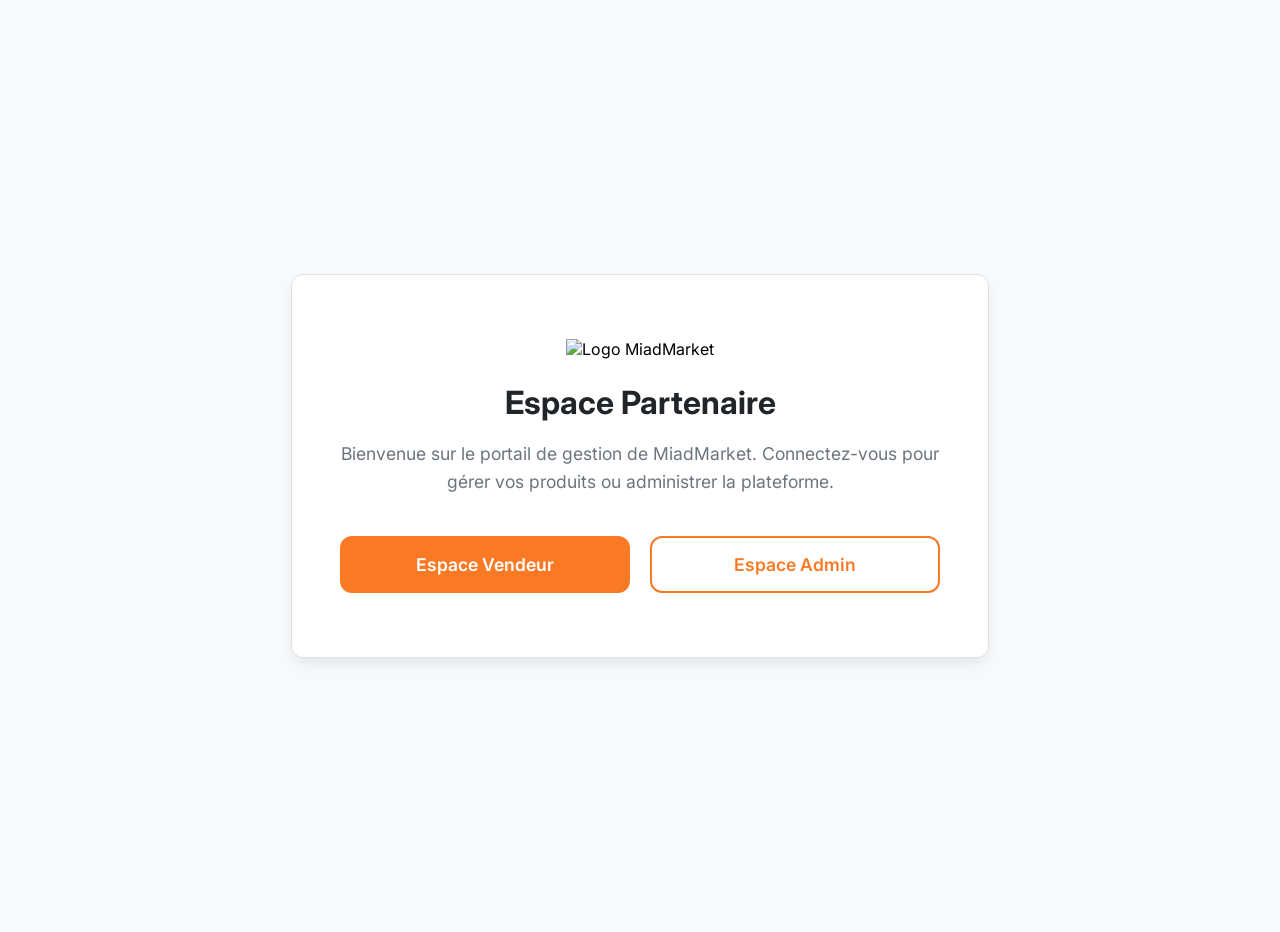
==== commit 27a7cc4a: "gestion" ====
--- a/gestion.html
+++ b/gestion.html
@@ -321,7 +321,7 @@
 
     <script>
         // URL du script Google Apps. À remplacer par la vôtre.
-        const SCRIPT_URL = "https://script.google.com/macros/s/AKfycbwm_aWLawG7Esve9lFaQb9TdI_Z6x2mjvTq3S7tIfZw4qoGG-sEAgQGHqBhTDVKkXM6EQ/exec";
+        const SCRIPT_URL = "https://script.google.com/macros/s/AKfycbxgZ2CeRpEPbo3ejHaFehQ-SQYsXVyYNiLcPzRD7fLlGmBYTe9T1cklB2W79GrmU2mkeA/exec";
         const LOADER = document.getElementById('loader');
 
         const appState = {
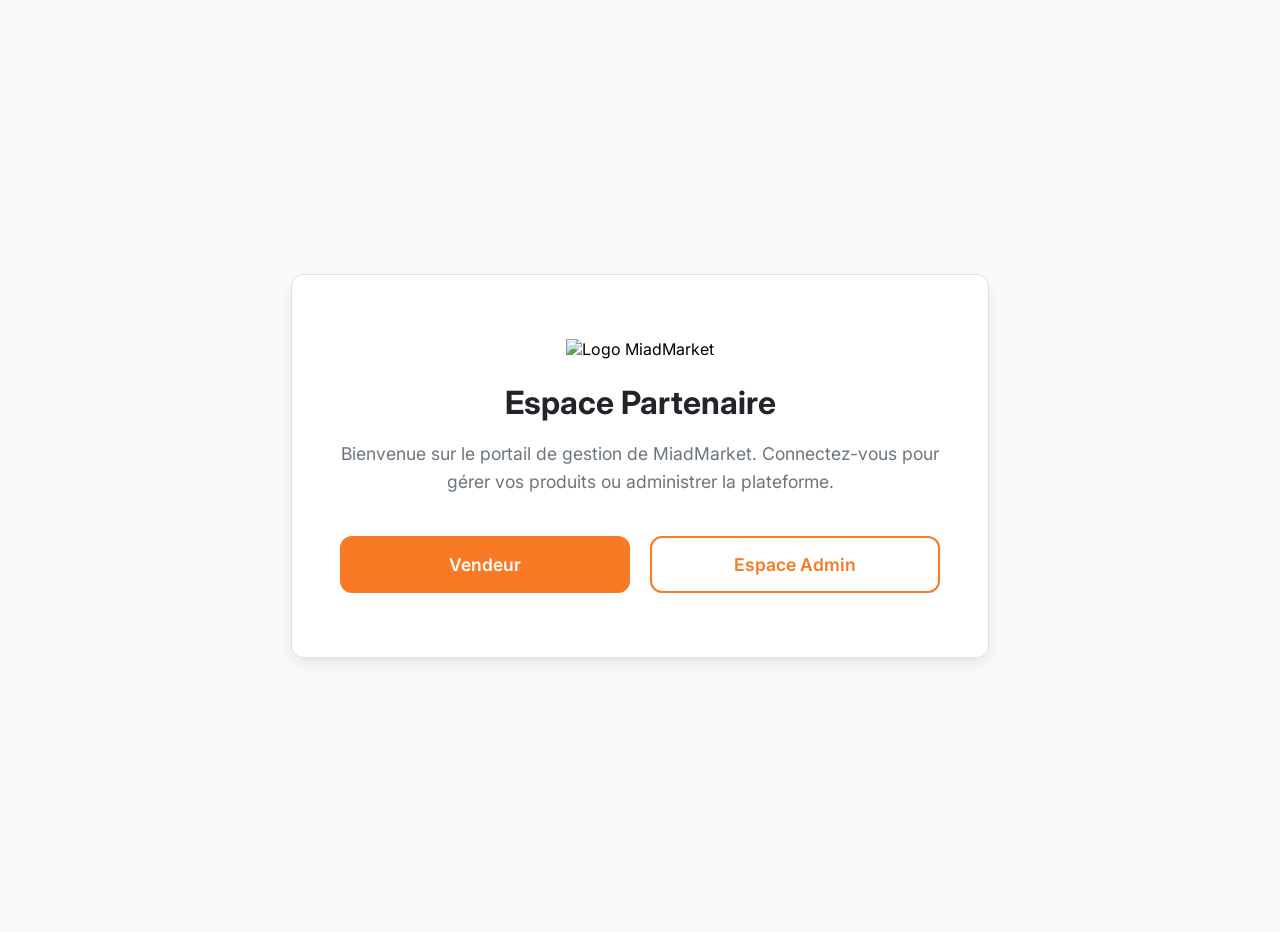
==== commit 60de24ea: "commit" ====
--- a/gestion.html
+++ b/gestion.html
@@ -321,7 +321,7 @@
 
     <script>
         // URL du script Google Apps. À remplacer par la vôtre.
-        const SCRIPT_URL = "https://script.google.com/macros/s/AKfycbxgZ2CeRpEPbo3ejHaFehQ-SQYsXVyYNiLcPzRD7fLlGmBYTe9T1cklB2W79GrmU2mkeA/exec";
+        const SCRIPT_URL = "https://script.google.com/macros/s/AKfycbwJHyhRfUTYkCNWegCUPLKW-13IbZbzrRvpDTeOJNa_fK3X5TPojeBFRk3P_TrI-frq0g/exec";
         const LOADER = document.getElementById('loader');
 
         const appState = {
